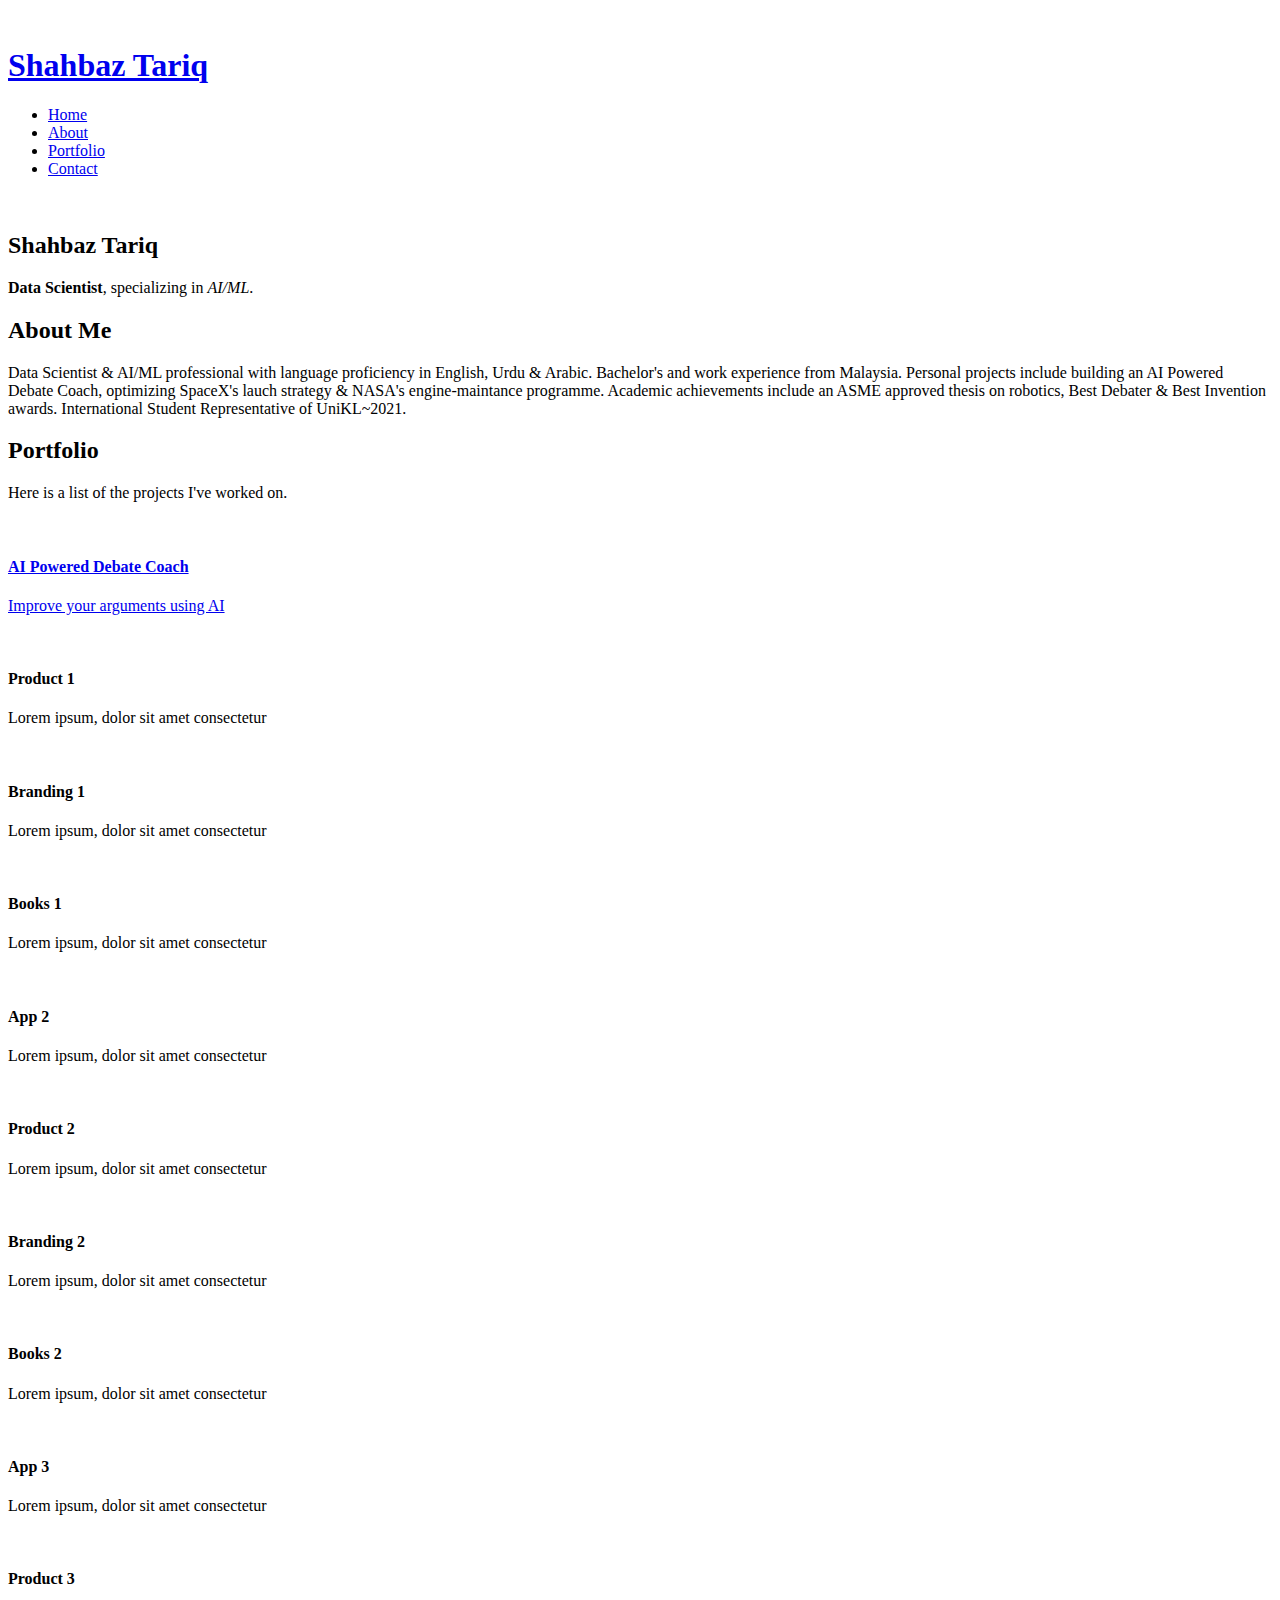
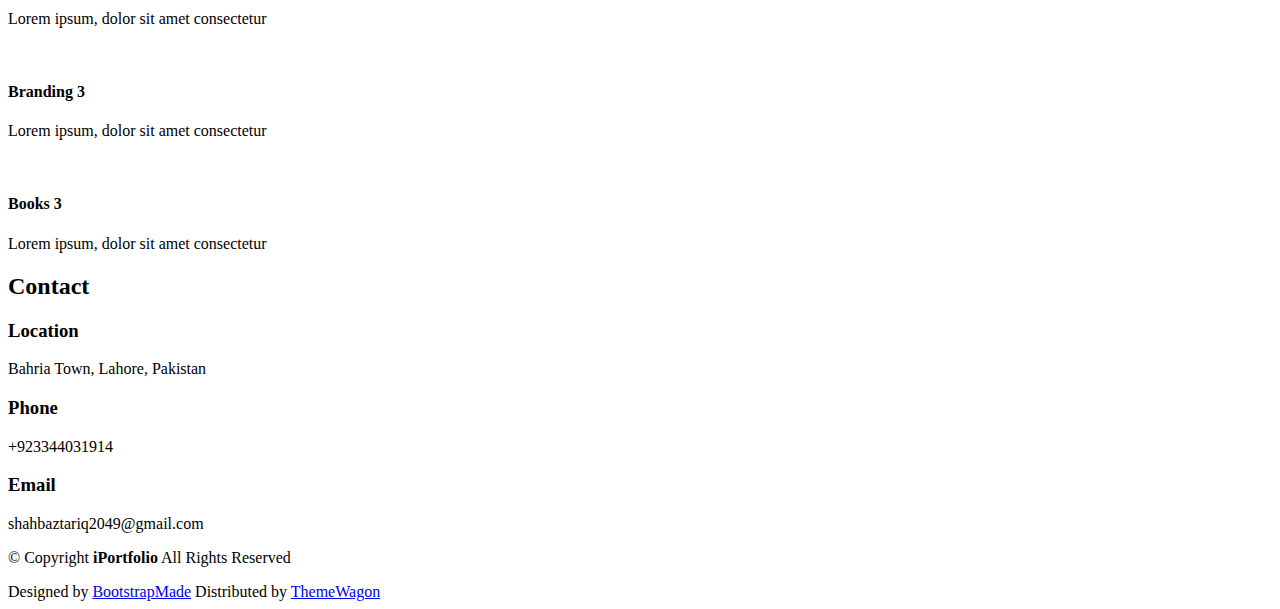
==== index.html @ 347a324b "Initial commit" ====
<!DOCTYPE html>
<html lang="en">

<head>
  <meta charset="utf-8">
  <meta content="width=device-width, initial-scale=1.0" name="viewport">
  <title>Index - iPortfolio Bootstrap Template</title>
  <meta content="" name="description">
  <meta content="" name="keywords">

  <!-- Favicons -->
  <link href="assets/img/favicon.png" rel="icon">
  <link href="assets/img/apple-touch-icon.png" rel="apple-touch-icon">

  <!-- Fonts -->
  <link href="https://fonts.googleapis.com" rel="preconnect">
  <link href="https://fonts.gstatic.com" rel="preconnect" crossorigin>
  <link href="https://fonts.googleapis.com/css2?family=Roboto:ital,wght@0,100;0,300;0,400;0,500;0,700;0,900;1,100;1,300;1,400;1,500;1,700;1,900&family=Poppins:ital,wght@0,100;0,200;0,300;0,400;0,500;0,600;0,700;0,800;0,900;1,100;1,200;1,300;1,400;1,500;1,600;1,700;1,800;1,900&family=Raleway:ital,wght@0,100;0,200;0,300;0,400;0,500;0,600;0,700;0,800;0,900;1,100;1,200;1,300;1,400;1,500;1,600;1,700;1,800;1,900&display=swap" rel="stylesheet">

  <!-- Vendor CSS Files -->
  <link href="assets/vendor/bootstrap/css/bootstrap.min.css" rel="stylesheet">
  <link href="assets/vendor/bootstrap-icons/bootstrap-icons.css" rel="stylesheet">
  <link href="assets/vendor/aos/aos.css" rel="stylesheet">
  <link href="assets/vendor/glightbox/css/glightbox.min.css" rel="stylesheet">
  <link href="assets/vendor/swiper/swiper-bundle.min.css" rel="stylesheet">

  <!-- Main CSS File -->
  <link href="assets/css/main.css" rel="stylesheet">

  <!-- =======================================================
  * Template Name: iPortfolio
  * Template URL: https://bootstrapmade.com/iportfolio-bootstrap-portfolio-websites-template/
  * Updated: Jun 29 2024 with Bootstrap v5.3.3
  * Author: BootstrapMade.com
  * License: https://bootstrapmade.com/license/
  ======================================================== -->
</head>

<body class="index-page">

  <header id="header" class="header dark-background d-flex flex-column">
    <i class="header-toggle d-xl-none bi bi-list"></i>

    <div class="profile-img">
      <img src="assets/img/my-profile-img.jpg" alt="" class="img-fluid rounded-circle">
    </div>

    <a href="index.html" class="logo d-flex align-items-center justify-content-center">
      <!-- Uncomment the line below if you also wish to use an image logo -->
      <!-- <img src="assets/img/logo.png" alt=""> -->
      <h1 class="sitename">Shahbaz Tariq</h1>
    </a>

    <div class="social-links text-center">
      <a href="#" class="twitter"><i class="bi bi-twitter-x"></i></a>
      <a href="#" class="facebook"><i class="bi bi-facebook"></i></a>
      <a href="#" class="instagram"><i class="bi bi-instagram"></i></a>
      <a href="#" class="google-plus"><i class="bi bi-skype"></i></a>
      <a href="#" class="linkedin"><i class="bi bi-linkedin"></i></a>
    </div>

    <nav id="navmenu" class="navmenu">
      <ul>
        <li><a href="#hero" class="active"><i class="bi bi-house navicon"></i>Home</a></li>
        <li><a href="#about"><i class="bi bi-person navicon"></i> About</a></li>
        <li><a href="#portfolio"><i class="bi bi-images navicon"></i> Portfolio</a></li>
        <li><a href="#contact"><i class="bi bi-envelope navicon"></i> Contact</a></li>
      </ul>
    </nav>

  </header>

  <main class="main">

    <!-- Hero Section -->
    <section id="hero" class="hero section dark-background">

      <img src="assets/img/hero-bg.jpg" alt="" data-aos="fade-in" class="">

      <div class="container" data-aos="fade-up" data-aos-delay="100">
        <h2>Shahbaz Tariq</h2>
        <p><strong>Data Scientist</strong>, specializing in <i>AI/ML</i>.</p>
      </div>

    </section><!-- /Hero Section -->

    <!-- About Section -->
    <section id="about" class="about section">

      <!-- Section Title -->
      <div class="container section-title" data-aos="fade-up">
        <h2>About Me</h2>
        <p>Data Scientist & AI/ML professional with language proficiency in English, Urdu & Arabic. Bachelor's and work experience from Malaysia. Personal projects include building an AI Powered Debate Coach, optimizing SpaceX's lauch strategy & NASA's engine-maintance programme. Academic achievements include an ASME approved thesis on robotics, Best Debater & Best Invention awards. International Student Representative of UniKL~2021.</p>
      </div><!-- End Section Title -->
    </section><!-- /About Section -->
  
    <!-- Portfolio Section -->
    <section id="portfolio" class="portfolio section light-background">

      <!-- Section Title -->
      <div class="container section-title" data-aos="fade-up">
        <h2>Portfolio</h2>
        <p>Here is a list of the projects I've worked on.</p>
      </div><!-- End Section Title -->

      <div class="container">

        <div class="isotope-layout" data-default-filter="*" data-layout="masonry" data-sort="original-order">

          <div class="row gy-4 isotope-container" data-aos="fade-up" data-aos-delay="200">

            <div class="col-lg-4 col-md-6 portfolio-item isotope-item filter-app">
              <!-- Wrap the entire content inside <a> -->
              <a href="portfolio-details-ai-debate-coach.html" class="portfolio-link">
                <div class="portfolio-content h-100">
                  <img src="assets/img/portfolio/app-1.jpg" class="img-fluid" alt="">
                  <div class="portfolio-info">
                    <h4>AI Powered Debate Coach</h4>
                    <p>Improve your arguments using AI</p>
                  </div>
                </div>
              </a>
            </div><!-- End Portfolio Item -->                    

            <div class="col-lg-4 col-md-6 portfolio-item isotope-item filter-product">
              <div class="portfolio-content h-100">
                <img src="assets/img/portfolio/product-1.jpg" class="img-fluid" alt="">
                <div class="portfolio-info">
                  <h4>Product 1</h4>
                  <p>Lorem ipsum, dolor sit amet consectetur</p>
                  <a href="assets/img/portfolio/product-1.jpg" title="Product 1" data-gallery="portfolio-gallery-product" class="glightbox preview-link"><i class="bi bi-zoom-in"></i></a>
                  <a href="portfolio-details-NASA-turbofan-engine-predictive-maintenance-model.html" title="More Details" class="details-link"><i class="bi bi-link-45deg"></i></a>
                </div>
              </div>
            </div><!-- End Portfolio Item -->

            <div class="col-lg-4 col-md-6 portfolio-item isotope-item filter-branding">
              <div class="portfolio-content h-100">
                <img src="assets/img/portfolio/branding-1.jpg" class="img-fluid" alt="">
                <div class="portfolio-info">
                  <h4>Branding 1</h4>
                  <p>Lorem ipsum, dolor sit amet consectetur</p>
                  <a href="assets/img/portfolio/branding-1.jpg" title="Branding 1" data-gallery="portfolio-gallery-branding" class="glightbox preview-link"><i class="bi bi-zoom-in"></i></a>
                  <a href="portfolio-details.html" title="More Details" class="details-link"><i class="bi bi-link-45deg"></i></a>
                </div>
              </div>
            </div><!-- End Portfolio Item -->

            <div class="col-lg-4 col-md-6 portfolio-item isotope-item filter-books">
              <div class="portfolio-content h-100">
                <img src="assets/img/portfolio/books-1.jpg" class="img-fluid" alt="">
                <div class="portfolio-info">
                  <h4>Books 1</h4>
                  <p>Lorem ipsum, dolor sit amet consectetur</p>
                  <a href="assets/img/portfolio/books-1.jpg" title="Branding 1" data-gallery="portfolio-gallery-book" class="glightbox preview-link"><i class="bi bi-zoom-in"></i></a>
                  <a href="portfolio-details.html" title="More Details" class="details-link"><i class="bi bi-link-45deg"></i></a>
                </div>
              </div>
            </div><!-- End Portfolio Item -->

            <div class="col-lg-4 col-md-6 portfolio-item isotope-item filter-app">
              <div class="portfolio-content h-100">
                <img src="assets/img/portfolio/app-2.jpg" class="img-fluid" alt="">
                <div class="portfolio-info">
                  <h4>App 2</h4>
                  <p>Lorem ipsum, dolor sit amet consectetur</p>
                  <a href="assets/img/portfolio/app-2.jpg" title="App 2" data-gallery="portfolio-gallery-app" class="glightbox preview-link"><i class="bi bi-zoom-in"></i></a>
                  <a href="portfolio-details.html" title="More Details" class="details-link"><i class="bi bi-link-45deg"></i></a>
                </div>
              </div>
            </div><!-- End Portfolio Item -->

            <div class="col-lg-4 col-md-6 portfolio-item isotope-item filter-product">
              <div class="portfolio-content h-100">
                <img src="assets/img/portfolio/product-2.jpg" class="img-fluid" alt="">
                <div class="portfolio-info">
                  <h4>Product 2</h4>
                  <p>Lorem ipsum, dolor sit amet consectetur</p>
                  <a href="assets/img/portfolio/product-2.jpg" title="Product 2" data-gallery="portfolio-gallery-product" class="glightbox preview-link"><i class="bi bi-zoom-in"></i></a>
                  <a href="portfolio-details.html" title="More Details" class="details-link"><i class="bi bi-link-45deg"></i></a>
                </div>
              </div>
            </div><!-- End Portfolio Item -->

            <div class="col-lg-4 col-md-6 portfolio-item isotope-item filter-branding">
              <div class="portfolio-content h-100">
                <img src="assets/img/portfolio/branding-2.jpg" class="img-fluid" alt="">
                <div class="portfolio-info">
                  <h4>Branding 2</h4>
                  <p>Lorem ipsum, dolor sit amet consectetur</p>
                  <a href="assets/img/portfolio/branding-2.jpg" title="Branding 2" data-gallery="portfolio-gallery-branding" class="glightbox preview-link"><i class="bi bi-zoom-in"></i></a>
                  <a href="portfolio-details.html" title="More Details" class="details-link"><i class="bi bi-link-45deg"></i></a>
                </div>
              </div>
            </div><!-- End Portfolio Item -->

            <div class="col-lg-4 col-md-6 portfolio-item isotope-item filter-books">
              <div class="portfolio-content h-100">
                <img src="assets/img/portfolio/books-2.jpg" class="img-fluid" alt="">
                <div class="portfolio-info">
                  <h4>Books 2</h4>
                  <p>Lorem ipsum, dolor sit amet consectetur</p>
                  <a href="assets/img/portfolio/books-2.jpg" title="Branding 2" data-gallery="portfolio-gallery-book" class="glightbox preview-link"><i class="bi bi-zoom-in"></i></a>
                  <a href="portfolio-details.html" title="More Details" class="details-link"><i class="bi bi-link-45deg"></i></a>
                </div>
              </div>
            </div><!-- End Portfolio Item -->

            <div class="col-lg-4 col-md-6 portfolio-item isotope-item filter-app">
              <div class="portfolio-content h-100">
                <img src="assets/img/portfolio/app-3.jpg" class="img-fluid" alt="">
                <div class="portfolio-info">
                  <h4>App 3</h4>
                  <p>Lorem ipsum, dolor sit amet consectetur</p>
                  <a href="assets/img/portfolio/app-3.jpg" title="App 3" data-gallery="portfolio-gallery-app" class="glightbox preview-link"><i class="bi bi-zoom-in"></i></a>
                  <a href="portfolio-details.html" title="More Details" class="details-link"><i class="bi bi-link-45deg"></i></a>
                </div>
              </div>
            </div><!-- End Portfolio Item -->

            <div class="col-lg-4 col-md-6 portfolio-item isotope-item filter-product">
              <div class="portfolio-content h-100">
                <img src="assets/img/portfolio/product-3.jpg" class="img-fluid" alt="">
                <div class="portfolio-info">
                  <h4>Product 3</h4>
                  <p>Lorem ipsum, dolor sit amet consectetur</p>
                  <a href="assets/img/portfolio/product-3.jpg" title="Product 3" data-gallery="portfolio-gallery-product" class="glightbox preview-link"><i class="bi bi-zoom-in"></i></a>
                  <a href="portfolio-details.html" title="More Details" class="details-link"><i class="bi bi-link-45deg"></i></a>
                </div>
              </div>
            </div><!-- End Portfolio Item -->

            <div class="col-lg-4 col-md-6 portfolio-item isotope-item filter-branding">
              <div class="portfolio-content h-100">
                <img src="assets/img/portfolio/branding-3.jpg" class="img-fluid" alt="">
                <div class="portfolio-info">
                  <h4>Branding 3</h4>
                  <p>Lorem ipsum, dolor sit amet consectetur</p>
                  <a href="assets/img/portfolio/branding-3.jpg" title="Branding 2" data-gallery="portfolio-gallery-branding" class="glightbox preview-link"><i class="bi bi-zoom-in"></i></a>
                  <a href="portfolio-details.html" title="More Details" class="details-link"><i class="bi bi-link-45deg"></i></a>
                </div>
              </div>
            </div><!-- End Portfolio Item -->

            <div class="col-lg-4 col-md-6 portfolio-item isotope-item filter-books">
              <div class="portfolio-content h-100">
                <img src="assets/img/portfolio/books-3.jpg" class="img-fluid" alt="">
                <div class="portfolio-info">
                  <h4>Books 3</h4>
                  <p>Lorem ipsum, dolor sit amet consectetur</p>
                  <a href="assets/img/portfolio/books-3.jpg" title="Branding 3" data-gallery="portfolio-gallery-book" class="glightbox preview-link"><i class="bi bi-zoom-in"></i></a>
                  <a href="portfolio-details.html" title="More Details" class="details-link"><i class="bi bi-link-45deg"></i></a>
                </div>
              </div>
            </div><!-- End Portfolio Item -->

          </div><!-- End Portfolio Container -->

        </div>

      </div>

    </section><!-- /Portfolio Section -->

    <!-- Contact Section -->
    <section id="contact" class="contact section">

      <!-- Section Title -->
      <div class="container section-title" data-aos="fade-up">
        <h2>Contact</h2>
      </div><!-- End Section Title -->

      <div data-aos="fade-up" data-aos-delay="100">
        <div class="d-flex justify-content-center align-items-center gap-4 flex-wrap">

          <!-- Address -->
          <div class="info-item d-flex" data-aos="fade-up" data-aos-delay="200">
            <i class="bi bi-geo-alt flex-shrink-0"></i>
            <div>
              <h3>Location</h3>
              <p>Bahria Town, Lahore, Pakistan</p>
            </div>
          </div><!-- End Info Item -->

          <!-- Phone -->
          <div class="info-item d-flex" data-aos="fade-up" data-aos-delay="300">
            <i class="bi bi-telephone flex-shrink-0"></i>
            <div>
              <h3>Phone</h3>
              <p>+923344031914</p>
            </div>
          </div><!-- End Info Item -->

          <!-- Email -->
          <div class="info-item d-flex" data-aos="fade-up" data-aos-delay="400">
            <i class="bi bi-envelope flex-shrink-0"></i>
            <div>
              <h3>Email</h3>
              <p>shahbaztariq2049@gmail.com</p>
            </div>
          </div><!-- End Info Item -->

        </div>
      </div>

    </section><!-- /Contact Section -->

  </main>

  <footer id="footer" class="footer position-relative light-background">

    <div class="container">
      <div class="copyright text-center ">
        <p>© <span>Copyright</span> <strong class="px-1 sitename">iPortfolio</strong> <span>All Rights Reserved</span></p>
      </div>
      <div class="credits">
        <!-- All the links in the footer should remain intact. -->
        <!-- You can delete the links only if you've purchased the pro version. -->
        <!-- Licensing information: https://bootstrapmade.com/license/ -->
        <!-- Purchase the pro version with working PHP/AJAX contact form: [buy-url] -->
        Designed by <a href="https://bootstrapmade.com/">BootstrapMade</a> Distributed by <a href="https://themewagon.com">ThemeWagon</a>
      </div>
    </div>

  </footer>

  <!-- Scroll Top -->
  <a href="#" id="scroll-top" class="scroll-top d-flex align-items-center justify-content-center"><i class="bi bi-arrow-up-short"></i></a>

  <!-- Preloader -->
  <div id="preloader"></div>

  <!-- Vendor JS Files -->
  <script src="assets/vendor/bootstrap/js/bootstrap.bundle.min.js"></script>
  <script src="assets/vendor/php-email-form/validate.js"></script>
  <script src="assets/vendor/aos/aos.js"></script>
  <script src="assets/vendor/typed.js/typed.umd.js"></script>
  <script src="assets/vendor/purecounter/purecounter_vanilla.js"></script>
  <script src="assets/vendor/waypoints/noframework.waypoints.js"></script>
  <script src="assets/vendor/glightbox/js/glightbox.min.js"></script>
  <script src="assets/vendor/imagesloaded/imagesloaded.pkgd.min.js"></script>
  <script src="assets/vendor/isotope-layout/isotope.pkgd.min.js"></script>
  <script src="assets/vendor/swiper/swiper-bundle.min.js"></script>

  <!-- Main JS File -->
  <script src="assets/js/main.js"></script>

</body>

</html>
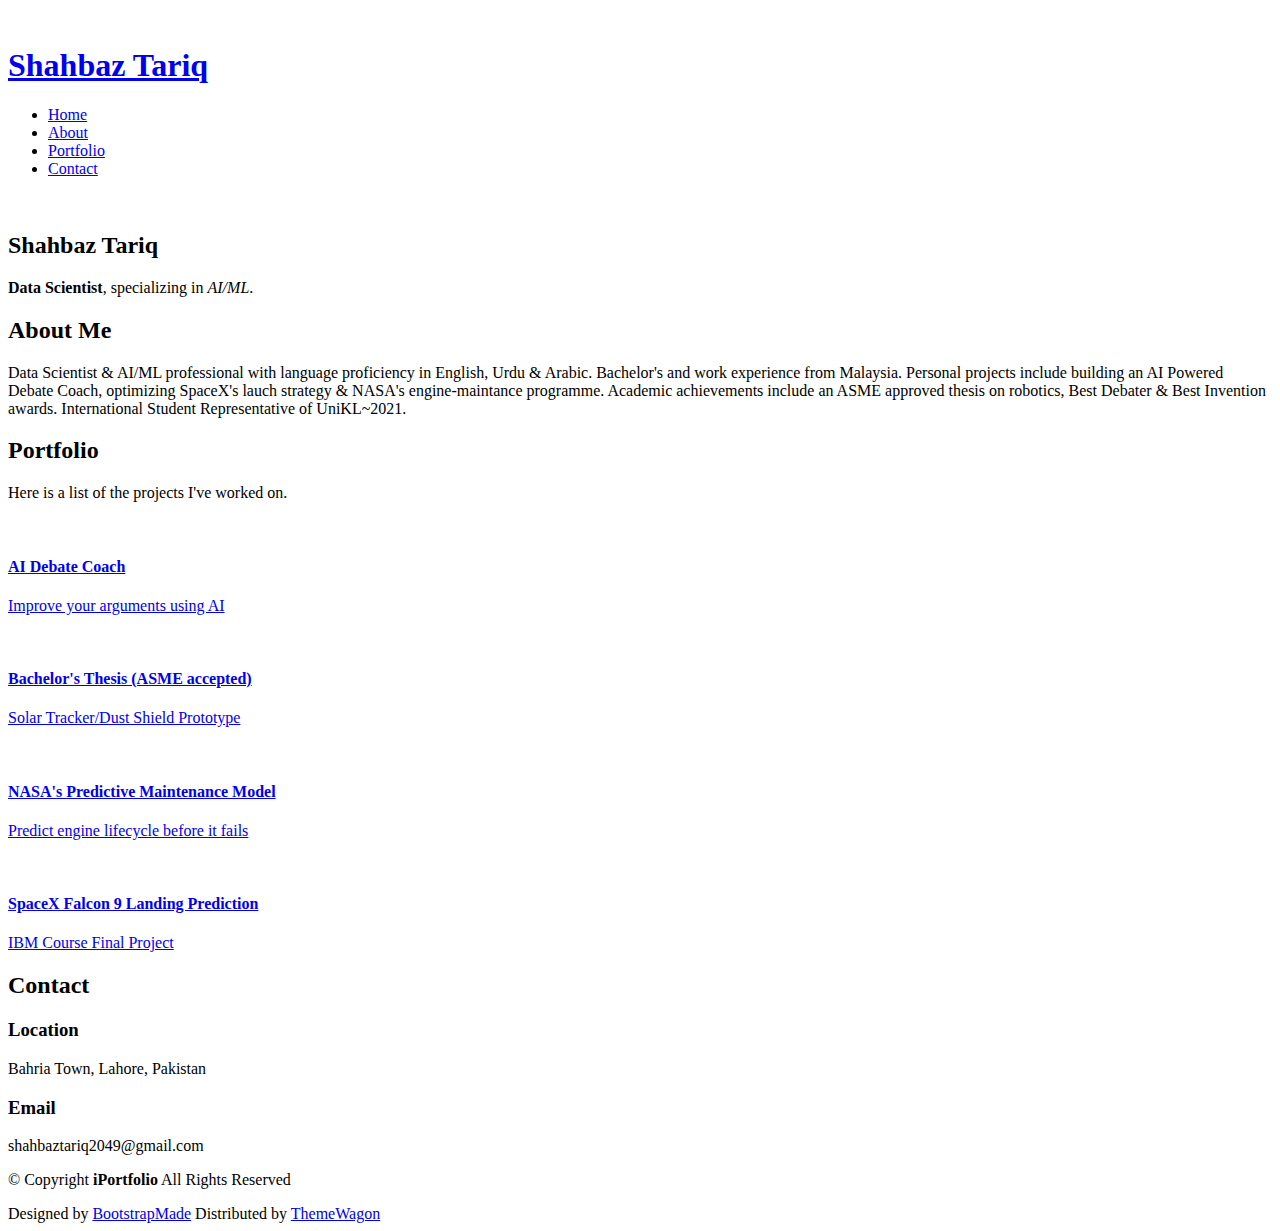
==== commit d9a3ada1: "add portfolio content" ====
--- a/index.html
+++ b/index.html
@@ -52,19 +52,15 @@
     </a>
 
     <div class="social-links text-center">
-      <a href="#" class="twitter"><i class="bi bi-twitter-x"></i></a>
-      <a href="#" class="facebook"><i class="bi bi-facebook"></i></a>
-      <a href="#" class="instagram"><i class="bi bi-instagram"></i></a>
-      <a href="#" class="google-plus"><i class="bi bi-skype"></i></a>
-      <a href="#" class="linkedin"><i class="bi bi-linkedin"></i></a>
+      <a href="https://linkedin.com/in/shahbazst" class="linkedin"><i class="bi bi-linkedin"></i></a>
     </div>
 
     <nav id="navmenu" class="navmenu">
       <ul>
         <li><a href="#hero" class="active"><i class="bi bi-house navicon"></i>Home</a></li>
-        <li><a href="#about"><i class="bi bi-person navicon"></i> About</a></li>
-        <li><a href="#portfolio"><i class="bi bi-images navicon"></i> Portfolio</a></li>
-        <li><a href="#contact"><i class="bi bi-envelope navicon"></i> Contact</a></li>
+        <li><a href="#about"><i class="bi bi-person navicon"></i>About</a></li>
+        <li><a href="#portfolio"><i class="bi bi-images navicon"></i>Portfolio</a></li>
+        <li><a href="#contact"><i class="bi bi-envelope navicon"></i>Contact</a></li>
       </ul>
     </nav>
 
@@ -75,7 +71,7 @@
     <!-- Hero Section -->
     <section id="hero" class="hero section dark-background">
 
-      <img src="assets/img/hero-bg.jpg" alt="" data-aos="fade-in" class="">
+      <img src="assets/img/my_thumbnail.png" alt="" data-aos="fade-in" class="">
 
       <div class="container" data-aos="fade-up" data-aos-delay="100">
         <h2>Shahbaz Tariq</h2>
@@ -113,146 +109,53 @@
               <!-- Wrap the entire content inside <a> -->
               <a href="portfolio-details-ai-debate-coach.html" class="portfolio-link">
                 <div class="portfolio-content h-100">
-                  <img src="assets/img/portfolio/app-1.jpg" class="img-fluid" alt="">
-                  <div class="portfolio-info">
-                    <h4>AI Powered Debate Coach</h4>
+                  <img src="assets/img/ai debate coach/AI debate.png" class="img-fluid" alt="">
+                  <div class="portfolio-info">
+                    <h4>AI Debate Coach</h4>
                     <p>Improve your arguments using AI</p>
                   </div>
                 </div>
               </a>
-            </div><!-- End Portfolio Item -->                    
-
-            <div class="col-lg-4 col-md-6 portfolio-item isotope-item filter-product">
-              <div class="portfolio-content h-100">
-                <img src="assets/img/portfolio/product-1.jpg" class="img-fluid" alt="">
-                <div class="portfolio-info">
-                  <h4>Product 1</h4>
-                  <p>Lorem ipsum, dolor sit amet consectetur</p>
-                  <a href="assets/img/portfolio/product-1.jpg" title="Product 1" data-gallery="portfolio-gallery-product" class="glightbox preview-link"><i class="bi bi-zoom-in"></i></a>
-                  <a href="portfolio-details-NASA-turbofan-engine-predictive-maintenance-model.html" title="More Details" class="details-link"><i class="bi bi-link-45deg"></i></a>
-                </div>
-              </div>
             </div><!-- End Portfolio Item -->
 
-            <div class="col-lg-4 col-md-6 portfolio-item isotope-item filter-branding">
-              <div class="portfolio-content h-100">
-                <img src="assets/img/portfolio/branding-1.jpg" class="img-fluid" alt="">
-                <div class="portfolio-info">
-                  <h4>Branding 1</h4>
-                  <p>Lorem ipsum, dolor sit amet consectetur</p>
-                  <a href="assets/img/portfolio/branding-1.jpg" title="Branding 1" data-gallery="portfolio-gallery-branding" class="glightbox preview-link"><i class="bi bi-zoom-in"></i></a>
-                  <a href="portfolio-details.html" title="More Details" class="details-link"><i class="bi bi-link-45deg"></i></a>
-                </div>
-              </div>
-            </div><!-- End Portfolio Item -->
-
-            <div class="col-lg-4 col-md-6 portfolio-item isotope-item filter-books">
-              <div class="portfolio-content h-100">
-                <img src="assets/img/portfolio/books-1.jpg" class="img-fluid" alt="">
-                <div class="portfolio-info">
-                  <h4>Books 1</h4>
-                  <p>Lorem ipsum, dolor sit amet consectetur</p>
-                  <a href="assets/img/portfolio/books-1.jpg" title="Branding 1" data-gallery="portfolio-gallery-book" class="glightbox preview-link"><i class="bi bi-zoom-in"></i></a>
-                  <a href="portfolio-details.html" title="More Details" class="details-link"><i class="bi bi-link-45deg"></i></a>
-                </div>
-              </div>
-            </div><!-- End Portfolio Item -->
-
-            <div class="col-lg-4 col-md-6 portfolio-item isotope-item filter-app">
-              <div class="portfolio-content h-100">
-                <img src="assets/img/portfolio/app-2.jpg" class="img-fluid" alt="">
-                <div class="portfolio-info">
-                  <h4>App 2</h4>
-                  <p>Lorem ipsum, dolor sit amet consectetur</p>
-                  <a href="assets/img/portfolio/app-2.jpg" title="App 2" data-gallery="portfolio-gallery-app" class="glightbox preview-link"><i class="bi bi-zoom-in"></i></a>
-                  <a href="portfolio-details.html" title="More Details" class="details-link"><i class="bi bi-link-45deg"></i></a>
-                </div>
-              </div>
-            </div><!-- End Portfolio Item -->
-
-            <div class="col-lg-4 col-md-6 portfolio-item isotope-item filter-product">
-              <div class="portfolio-content h-100">
-                <img src="assets/img/portfolio/product-2.jpg" class="img-fluid" alt="">
-                <div class="portfolio-info">
-                  <h4>Product 2</h4>
-                  <p>Lorem ipsum, dolor sit amet consectetur</p>
-                  <a href="assets/img/portfolio/product-2.jpg" title="Product 2" data-gallery="portfolio-gallery-product" class="glightbox preview-link"><i class="bi bi-zoom-in"></i></a>
-                  <a href="portfolio-details.html" title="More Details" class="details-link"><i class="bi bi-link-45deg"></i></a>
-                </div>
-              </div>
-            </div><!-- End Portfolio Item -->
-
-            <div class="col-lg-4 col-md-6 portfolio-item isotope-item filter-branding">
-              <div class="portfolio-content h-100">
-                <img src="assets/img/portfolio/branding-2.jpg" class="img-fluid" alt="">
-                <div class="portfolio-info">
-                  <h4>Branding 2</h4>
-                  <p>Lorem ipsum, dolor sit amet consectetur</p>
-                  <a href="assets/img/portfolio/branding-2.jpg" title="Branding 2" data-gallery="portfolio-gallery-branding" class="glightbox preview-link"><i class="bi bi-zoom-in"></i></a>
-                  <a href="portfolio-details.html" title="More Details" class="details-link"><i class="bi bi-link-45deg"></i></a>
-                </div>
-              </div>
-            </div><!-- End Portfolio Item -->
-
-            <div class="col-lg-4 col-md-6 portfolio-item isotope-item filter-books">
-              <div class="portfolio-content h-100">
-                <img src="assets/img/portfolio/books-2.jpg" class="img-fluid" alt="">
-                <div class="portfolio-info">
-                  <h4>Books 2</h4>
-                  <p>Lorem ipsum, dolor sit amet consectetur</p>
-                  <a href="assets/img/portfolio/books-2.jpg" title="Branding 2" data-gallery="portfolio-gallery-book" class="glightbox preview-link"><i class="bi bi-zoom-in"></i></a>
-                  <a href="portfolio-details.html" title="More Details" class="details-link"><i class="bi bi-link-45deg"></i></a>
-                </div>
-              </div>
-            </div><!-- End Portfolio Item -->
-
-            <div class="col-lg-4 col-md-6 portfolio-item isotope-item filter-app">
-              <div class="portfolio-content h-100">
-                <img src="assets/img/portfolio/app-3.jpg" class="img-fluid" alt="">
-                <div class="portfolio-info">
-                  <h4>App 3</h4>
-                  <p>Lorem ipsum, dolor sit amet consectetur</p>
-                  <a href="assets/img/portfolio/app-3.jpg" title="App 3" data-gallery="portfolio-gallery-app" class="glightbox preview-link"><i class="bi bi-zoom-in"></i></a>
-                  <a href="portfolio-details.html" title="More Details" class="details-link"><i class="bi bi-link-45deg"></i></a>
-                </div>
-              </div>
-            </div><!-- End Portfolio Item -->
-
-            <div class="col-lg-4 col-md-6 portfolio-item isotope-item filter-product">
-              <div class="portfolio-content h-100">
-                <img src="assets/img/portfolio/product-3.jpg" class="img-fluid" alt="">
-                <div class="portfolio-info">
-                  <h4>Product 3</h4>
-                  <p>Lorem ipsum, dolor sit amet consectetur</p>
-                  <a href="assets/img/portfolio/product-3.jpg" title="Product 3" data-gallery="portfolio-gallery-product" class="glightbox preview-link"><i class="bi bi-zoom-in"></i></a>
-                  <a href="portfolio-details.html" title="More Details" class="details-link"><i class="bi bi-link-45deg"></i></a>
-                </div>
-              </div>
-            </div><!-- End Portfolio Item -->
-
-            <div class="col-lg-4 col-md-6 portfolio-item isotope-item filter-branding">
-              <div class="portfolio-content h-100">
-                <img src="assets/img/portfolio/branding-3.jpg" class="img-fluid" alt="">
-                <div class="portfolio-info">
-                  <h4>Branding 3</h4>
-                  <p>Lorem ipsum, dolor sit amet consectetur</p>
-                  <a href="assets/img/portfolio/branding-3.jpg" title="Branding 2" data-gallery="portfolio-gallery-branding" class="glightbox preview-link"><i class="bi bi-zoom-in"></i></a>
-                  <a href="portfolio-details.html" title="More Details" class="details-link"><i class="bi bi-link-45deg"></i></a>
-                </div>
-              </div>
-            </div><!-- End Portfolio Item -->
-
-            <div class="col-lg-4 col-md-6 portfolio-item isotope-item filter-books">
-              <div class="portfolio-content h-100">
-                <img src="assets/img/portfolio/books-3.jpg" class="img-fluid" alt="">
-                <div class="portfolio-info">
-                  <h4>Books 3</h4>
-                  <p>Lorem ipsum, dolor sit amet consectetur</p>
-                  <a href="assets/img/portfolio/books-3.jpg" title="Branding 3" data-gallery="portfolio-gallery-book" class="glightbox preview-link"><i class="bi bi-zoom-in"></i></a>
-                  <a href="portfolio-details.html" title="More Details" class="details-link"><i class="bi bi-link-45deg"></i></a>
-                </div>
-              </div>
-            </div><!-- End Portfolio Item -->
+            <div class="col-lg-4 col-md-6 portfolio-item isotope-item filter-app">
+              <!-- Wrap the entire content inside <a> -->
+              <a href="portfolio-details-ASME-Bachelors-Thesis.html" class="portfolio-link">
+                <div class="portfolio-content h-100">
+                  <img src="assets/img/Solar Tracker Thesis/W_Solar Tracker_Front.png" class="img-fluid" alt="">
+                  <div class="portfolio-info">
+                    <h4>Bachelor's Thesis (ASME accepted)</h4>
+                    <p>Solar Tracker/Dust Shield Prototype</p>
+                  </div>
+                </div>
+              </a>
+            </div><!-- End Portfolio Item -->                  
+
+            <div class="col-lg-4 col-md-6 portfolio-item isotope-item filter-app">
+              <!-- Wrap the entire content inside <a> -->
+              <a href="portfolio-details-NASA-turbofan-engine-predictive-maintenance-model.html" class="portfolio-link">
+                <div class="portfolio-content h-100">
+                  <img src="assets/img/predictive maintenance model/NASA-Logo-Large.png" class="img-fluid" alt="">
+                  <div class="portfolio-info">
+                    <h4>NASA's Predictive Maintenance Model</h4>
+                    <p>Predict engine lifecycle before it fails</p>
+                  </div>
+                </div>
+              </a>
+            </div><!-- End Portfolio Item --> 
+
+            <div class="col-lg-4 col-md-6 portfolio-item isotope-item filter-app">
+              <!-- Wrap the entire content inside <a> -->
+              <a href="portfolio-details-SpaceX-launch-optimization-IBM-capstone.html" class="portfolio-link">
+                <div class="portfolio-content h-100">
+                  <img src="assets/img/SpaceX Capstone/SpaceX Project Logo.jpg" class="img-fluid" alt="">
+                  <div class="portfolio-info">
+                    <h4>SpaceX Falcon 9 Landing Prediction</h4>
+                    <p>IBM Course Final Project</p>
+                  </div>
+                </div>
+              </a>
+            </div><!-- End Portfolio Item --> 
 
           </div><!-- End Portfolio Container -->
 
@@ -279,15 +182,6 @@
             <div>
               <h3>Location</h3>
               <p>Bahria Town, Lahore, Pakistan</p>
-            </div>
-          </div><!-- End Info Item -->
-
-          <!-- Phone -->
-          <div class="info-item d-flex" data-aos="fade-up" data-aos-delay="300">
-            <i class="bi bi-telephone flex-shrink-0"></i>
-            <div>
-              <h3>Phone</h3>
-              <p>+923344031914</p>
             </div>
           </div><!-- End Info Item -->
 
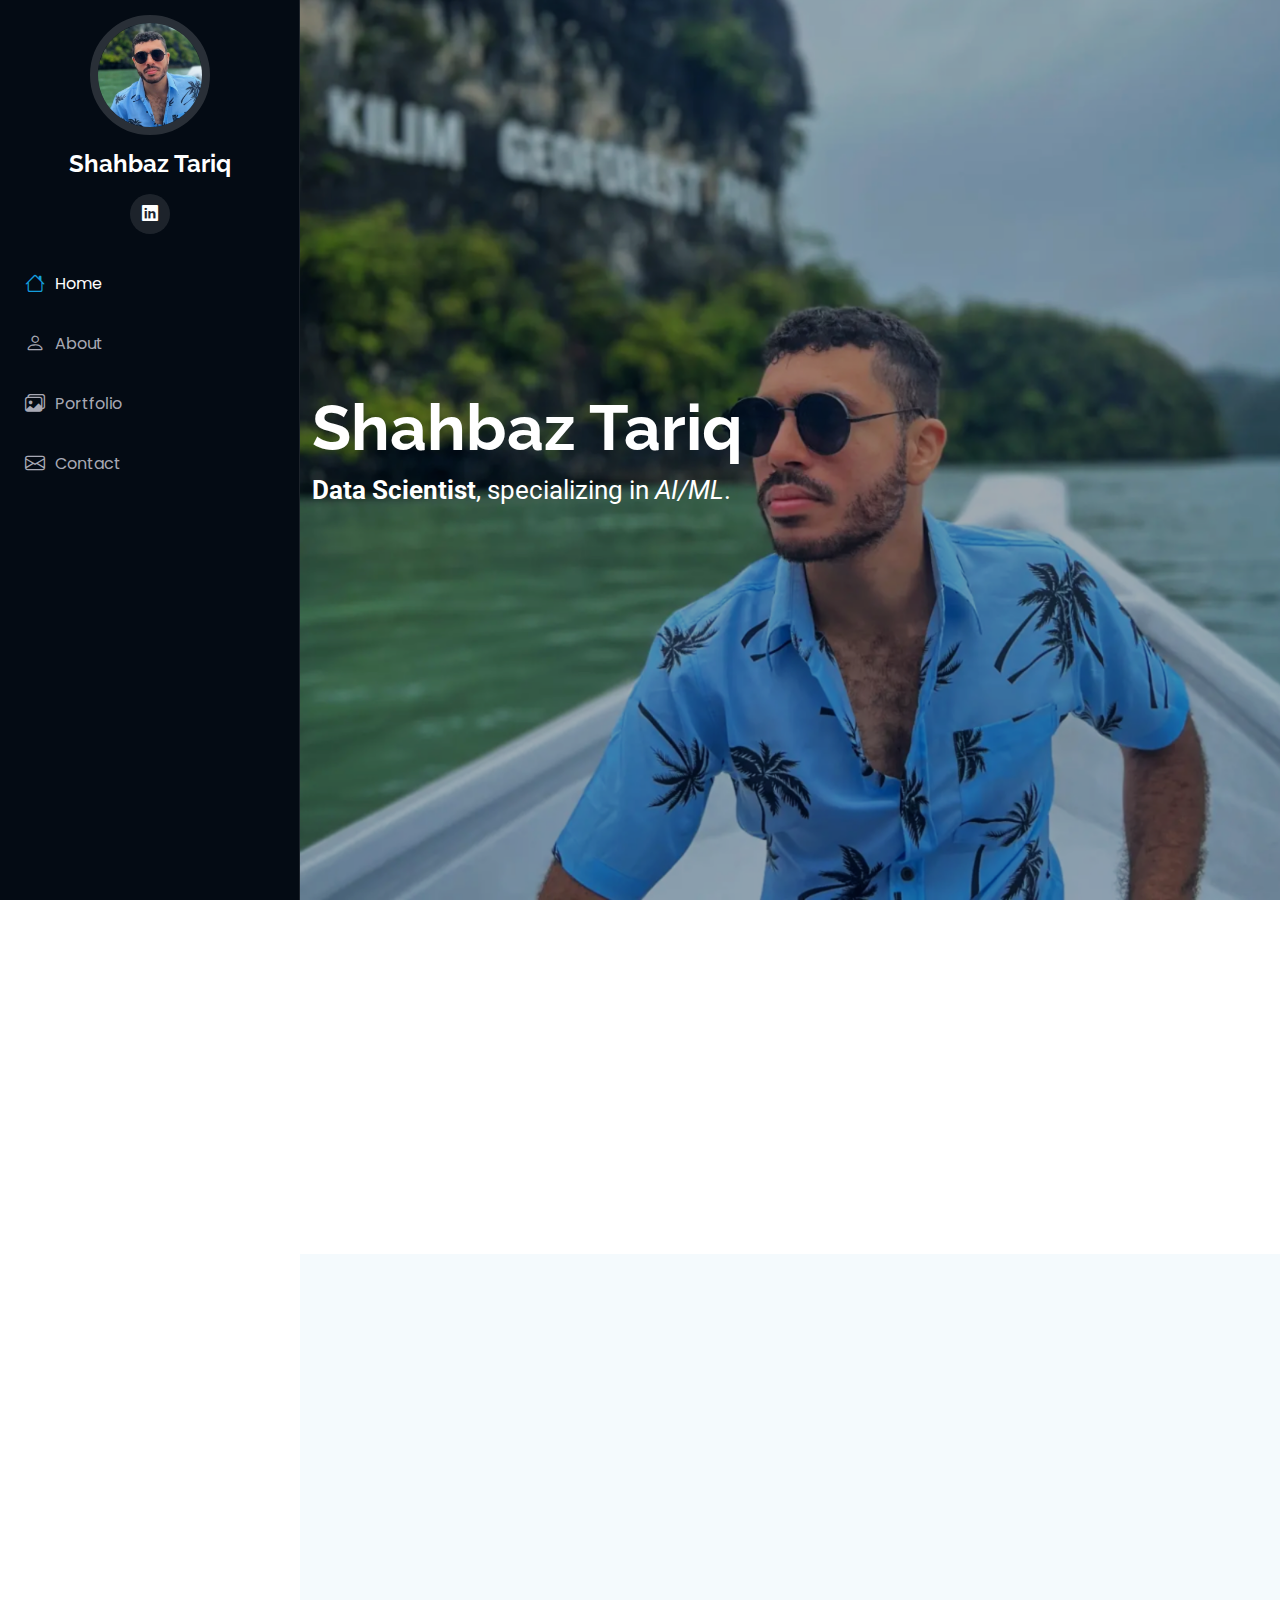
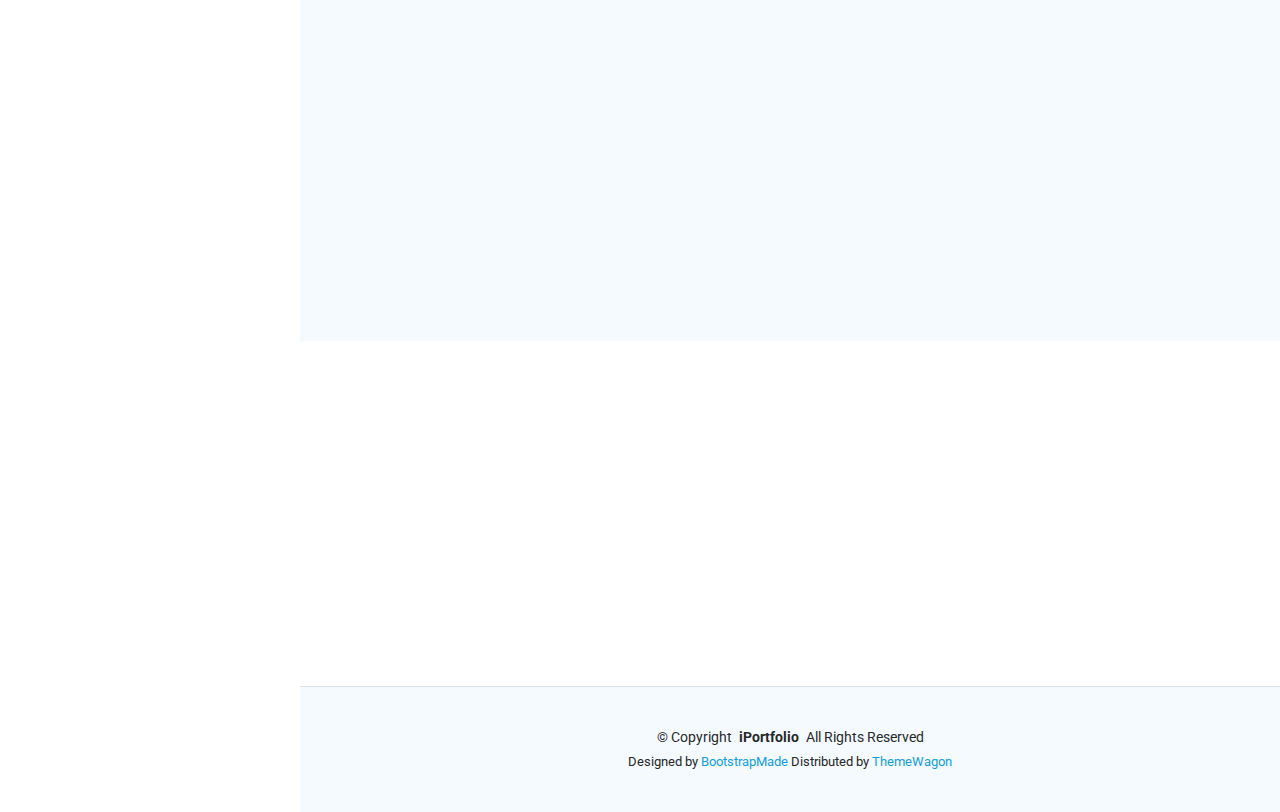
==== commit 48e3c58f: "fix thumbnail issue" ====
--- a/index.html
+++ b/index.html
@@ -42,7 +42,7 @@
     <i class="header-toggle d-xl-none bi bi-list"></i>
 
     <div class="profile-img">
-      <img src="assets/img/my-profile-img.jpg" alt="" class="img-fluid rounded-circle">
+      <img src="assets/img/my_dp.PNG" alt="" class="img-fluid rounded-circle">
     </div>
 
     <a href="index.html" class="logo d-flex align-items-center justify-content-center">
@@ -71,7 +71,7 @@
     <!-- Hero Section -->
     <section id="hero" class="hero section dark-background">
 
-      <img src="assets/img/my_thumbnail.png" alt="" data-aos="fade-in" class="">
+      <img src="assets/img/my_thumbnail_2.PNG" alt="" data-aos="fade-in" class="">
 
       <div class="container" data-aos="fade-up" data-aos-delay="100">
         <h2>Shahbaz Tariq</h2>
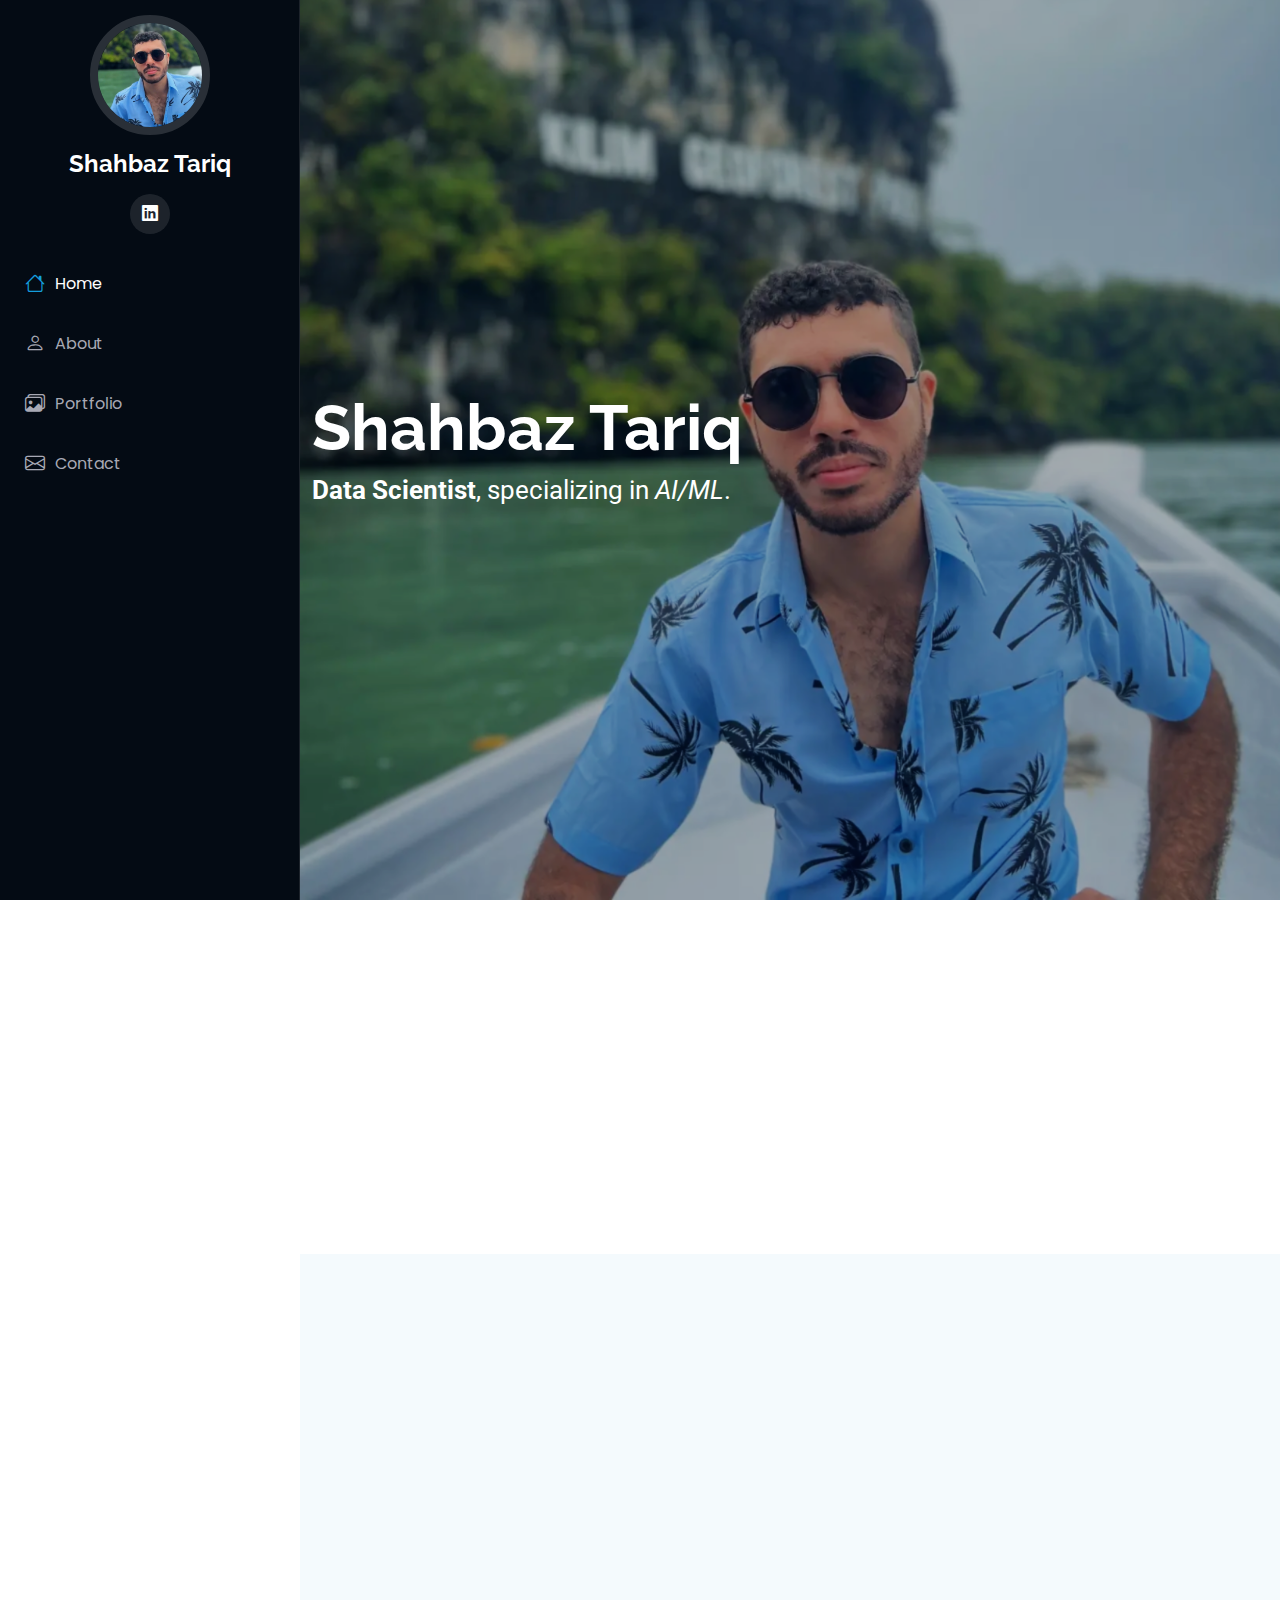
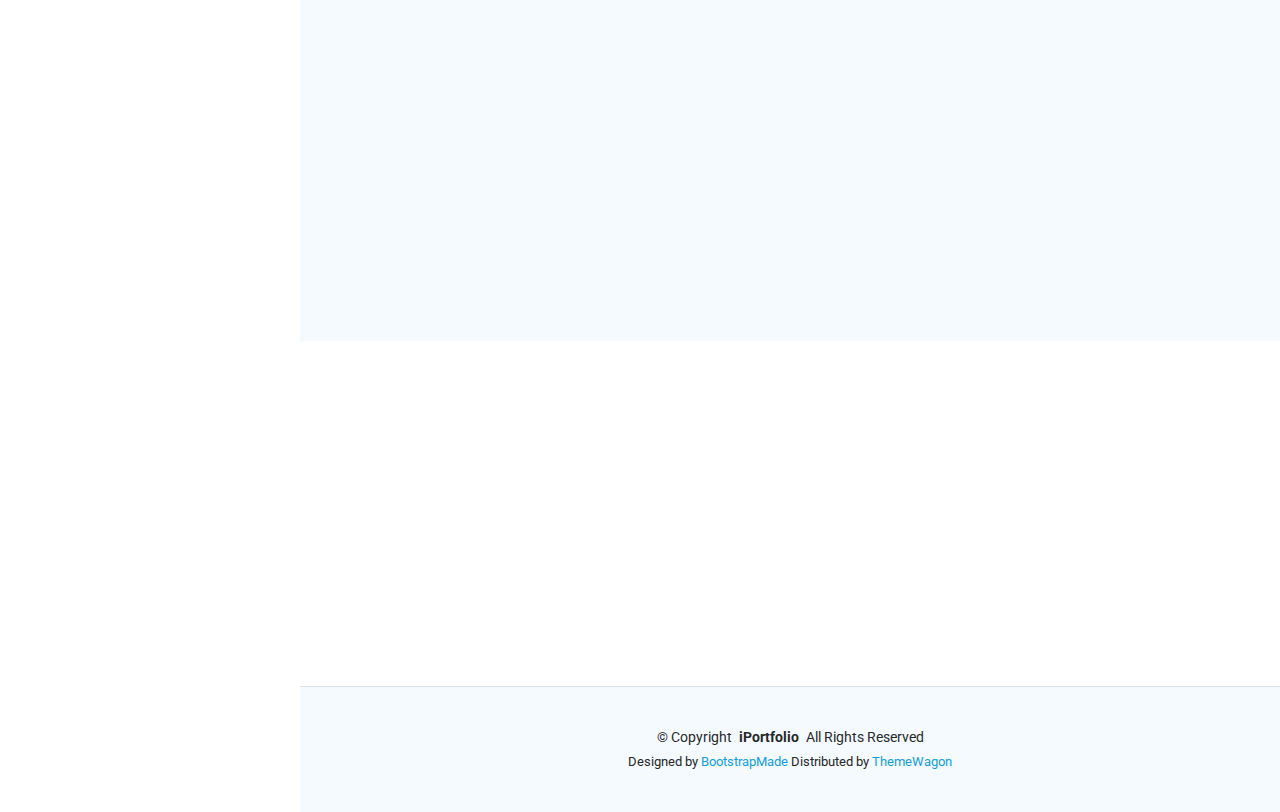
==== commit 5eccf186: "fix thumbnail attempt_3" ====
--- a/index.html
+++ b/index.html
@@ -71,7 +71,7 @@
     <!-- Hero Section -->
     <section id="hero" class="hero section dark-background">
 
-      <img src="assets/img/my_thumbnail_2.PNG" alt="" data-aos="fade-in" class="">
+      <img src="assets/img/hero_thumbnail.PNG" alt="" data-aos="fade-in" class="">
 
       <div class="container" data-aos="fade-up" data-aos-delay="100">
         <h2>Shahbaz Tariq</h2>
